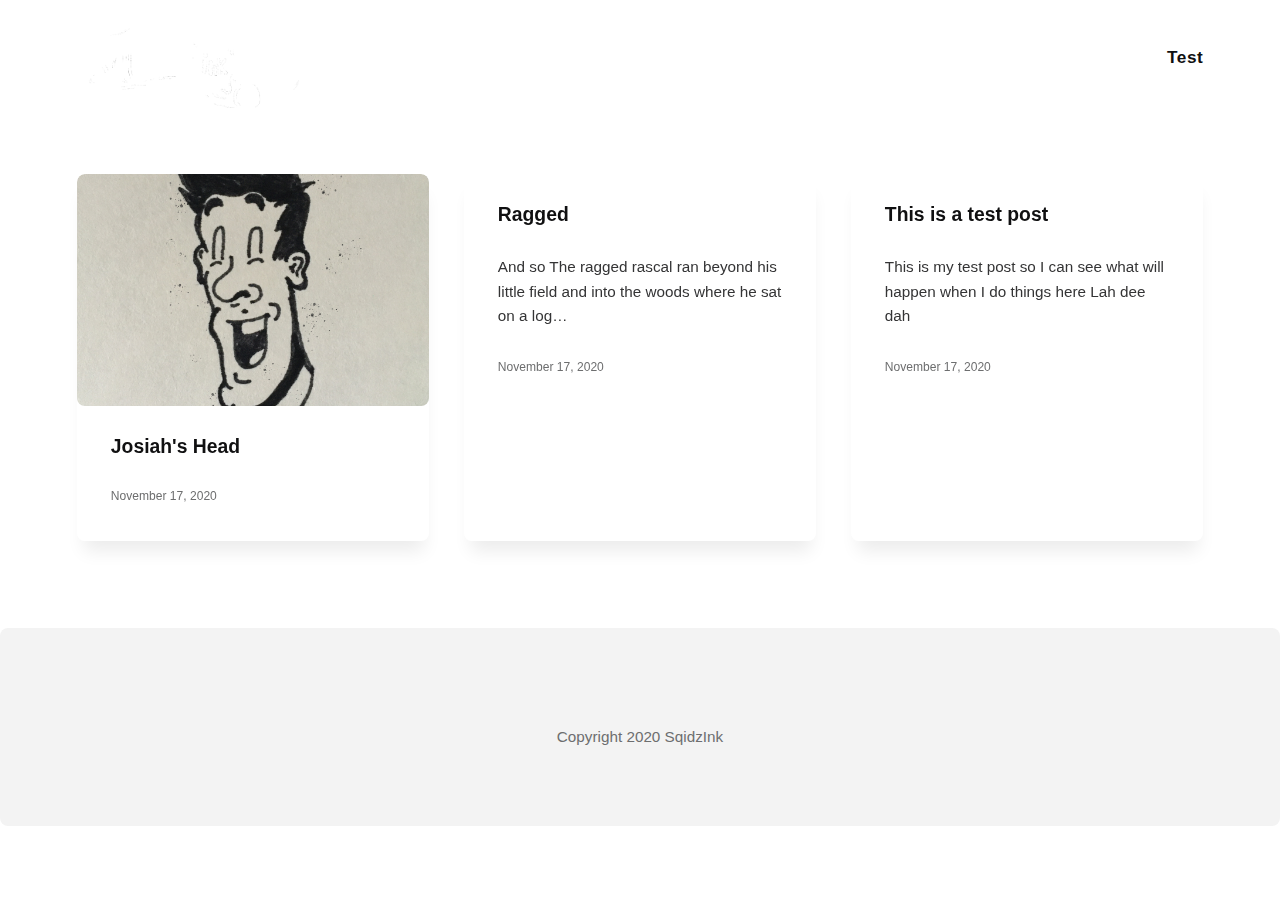
==== index.html @ e8e8cecd "Updated from Publii" ====
<!DOCTYPE html><html lang="en-us"><head><meta charset="utf-8"><meta http-equiv="X-UA-Compatible" content="IE=edge"><meta name="viewport" content="width=device-width,initial-scale=1"><title>SquidzInk</title><meta name="generator" content="Publii Open-Source CMS for Static Site"><link rel="canonical" href="https://Squidz1nk.github.io/"><link rel="alternate" type="application/atom+xml" href="https://Squidz1nk.github.io/feed.xml"><link rel="alternate" type="application/json" href="https://Squidz1nk.github.io/feed.json"><meta property="og:title" content="SquidzInk"><meta property="og:image" content="https://Squidz1nk.github.io/media/website/Artboard-1.png"><meta property="og:site_name" content="SquidzInk"><meta property="og:description" content=""><meta property="og:url" content="https://Squidz1nk.github.io/"><meta property="og:type" content="website"><style>:root{--body-font:-apple-system,BlinkMacSystemFont,"Segoe UI",Roboto,Oxygen,Ubuntu,Cantarell,"Fira Sans","Droid Sans","Helvetica Neue",Arial,sans-serif,"Apple Color Emoji","Segoe UI Emoji","Segoe UI Symbol";--heading-font:var(--body-font);--logo-font:var(--body-font);--menu-font:var(--body-font)}</style><link rel="stylesheet" href="https://Squidz1nk.github.io/assets/css/style.css?v=df0ab85df34cb296fbb16cfbd250a4d2"><script type="application/ld+json">{"@context":"http://schema.org","@type":"Organization","name":"SquidzInk","logo":"https://Squidz1nk.github.io/media/website/Artboard-1.png","url":"https://Squidz1nk.github.io/"}</script></head><body><header class="header" id="js-header"><a href="https://Squidz1nk.github.io/" class="logo"><img src="https://Squidz1nk.github.io/media/website/Artboard-1.png" alt="SquidzInk"></a><nav class="navbar js-navbar"><button class="navbar__toggle js-toggle" aria-label="Menu"><span class="navbar__toggle-box"><span class="navbar__toggle-inner">Menu</span></span></button><ul class="navbar__menu"><li><a href="https://Squidz1nk.github.io/ragged/">Test</a></li></ul></nav></header><main><div class="wrapper"><div class="l-grid l-grid--3"><article class="c-card"><a href="https://Squidz1nk.github.io/josiahs-head/" class="c-card__image"><img src="https://Squidz1nk.github.io/media/posts/3/IMG_0205-2.png" srcset="https://Squidz1nk.github.io/media/posts/3/responsive/IMG_0205-2-xs.png 300w, https://Squidz1nk.github.io/media/posts/3/responsive/IMG_0205-2-sm.png 480w, https://Squidz1nk.github.io/media/posts/3/responsive/IMG_0205-2-md.png 768w, https://Squidz1nk.github.io/media/posts/3/responsive/IMG_0205-2-lg.png 1200w" sizes="(min-width: 56.25em) 100vw, (min-width: 37.5em) 50vw, 100vw" loading="lazy" height="2466" width="2466" alt=""></a><div class="c-card__wrapper"><header class="c-card__header"><h2 class="c-card__title"><a href="https://Squidz1nk.github.io/josiahs-head/" class="invert">Josiah&#x27;s Head</a></h2></header><p class="c-card__text"></p><footer class="c-card__meta"><time datetime="2020-11-17T20:26">November 17, 2020</time></footer></div></article><article class="c-card"><div class="c-card__wrapper"><header class="c-card__header"><h2 class="c-card__title"><a href="https://Squidz1nk.github.io/ragged/" class="invert">Ragged</a></h2></header><p class="c-card__text">And so The ragged rascal ran beyond his little field and into the woods where he sat on a log&hellip;</p><footer class="c-card__meta"><time datetime="2020-11-17T19:55">November 17, 2020</time></footer></div></article><article class="c-card"><div class="c-card__wrapper"><header class="c-card__header"><h2 class="c-card__title"><a href="https://Squidz1nk.github.io/this-is-a-test-post/" class="invert">This is a test post</a></h2></header><p class="c-card__text">This is my test post so I can see what will happen when I do things here Lah dee dah</p><footer class="c-card__meta"><time datetime="2020-11-17T19:53">November 17, 2020</time></footer></div></article></div></div></main><footer class="footer"><div class="footer__copyright">Copyright 2020 SqidzInk</div></footer><script>window.publiiThemeMenuConfig = {    
      mobileMenuMode: 'overlay',
      animationSpeed: 300,
      submenuWidth: 'auto',
      doubleClickTime: 500,
      mobileMenuExpandableSubmenus: true, 
      relatedContainerForOverlayMenuSelector: '.navbar',
   };</script><script defer="defer" src="https://Squidz1nk.github.io/assets/js/scripts.min.js?v=8b3e67b51e8c7a7d51b33f4a94ae4287"></script><script>var images = document.querySelectorAll('img[loading]');

      for (var i = 0; i < images.length; i++) {
         if (images[i].complete) {
               images[i].classList.add('is-loaded');
         } else {
               images[i].addEventListener('load', function () {
                  this.classList.add('is-loaded');
               }, false);
         }
      }</script><script id="dsq-count-scr" src="https://squidz1nk.disqus.com/count.js" async></script></body></html>
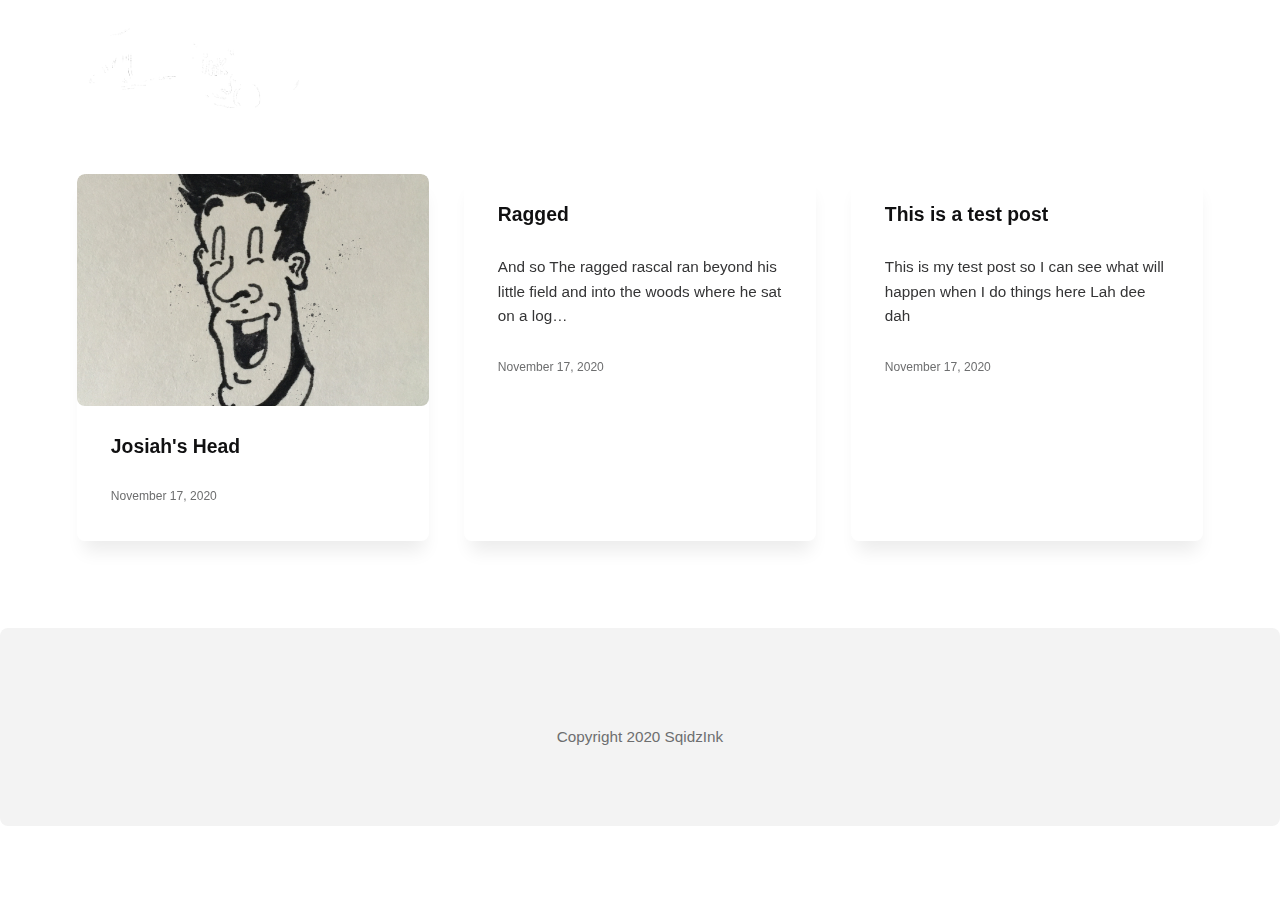
==== commit 2b0d212d: "Updated from Publii" ====
--- a/index.html
+++ b/index.html
@@ -1,4 +1,4 @@
-<!DOCTYPE html><html lang="en-us"><head><meta charset="utf-8"><meta http-equiv="X-UA-Compatible" content="IE=edge"><meta name="viewport" content="width=device-width,initial-scale=1"><title>SquidzInk</title><meta name="generator" content="Publii Open-Source CMS for Static Site"><link rel="canonical" href="https://Squidz1nk.github.io/"><link rel="alternate" type="application/atom+xml" href="https://Squidz1nk.github.io/feed.xml"><link rel="alternate" type="application/json" href="https://Squidz1nk.github.io/feed.json"><meta property="og:title" content="SquidzInk"><meta property="og:image" content="https://Squidz1nk.github.io/media/website/Artboard-1.png"><meta property="og:site_name" content="SquidzInk"><meta property="og:description" content=""><meta property="og:url" content="https://Squidz1nk.github.io/"><meta property="og:type" content="website"><style>:root{--body-font:-apple-system,BlinkMacSystemFont,"Segoe UI",Roboto,Oxygen,Ubuntu,Cantarell,"Fira Sans","Droid Sans","Helvetica Neue",Arial,sans-serif,"Apple Color Emoji","Segoe UI Emoji","Segoe UI Symbol";--heading-font:var(--body-font);--logo-font:var(--body-font);--menu-font:var(--body-font)}</style><link rel="stylesheet" href="https://Squidz1nk.github.io/assets/css/style.css?v=df0ab85df34cb296fbb16cfbd250a4d2"><script type="application/ld+json">{"@context":"http://schema.org","@type":"Organization","name":"SquidzInk","logo":"https://Squidz1nk.github.io/media/website/Artboard-1.png","url":"https://Squidz1nk.github.io/"}</script></head><body><header class="header" id="js-header"><a href="https://Squidz1nk.github.io/" class="logo"><img src="https://Squidz1nk.github.io/media/website/Artboard-1.png" alt="SquidzInk"></a><nav class="navbar js-navbar"><button class="navbar__toggle js-toggle" aria-label="Menu"><span class="navbar__toggle-box"><span class="navbar__toggle-inner">Menu</span></span></button><ul class="navbar__menu"><li><a href="https://Squidz1nk.github.io/ragged/">Test</a></li></ul></nav></header><main><div class="wrapper"><div class="l-grid l-grid--3"><article class="c-card"><a href="https://Squidz1nk.github.io/josiahs-head/" class="c-card__image"><img src="https://Squidz1nk.github.io/media/posts/3/IMG_0205-2.png" srcset="https://Squidz1nk.github.io/media/posts/3/responsive/IMG_0205-2-xs.png 300w, https://Squidz1nk.github.io/media/posts/3/responsive/IMG_0205-2-sm.png 480w, https://Squidz1nk.github.io/media/posts/3/responsive/IMG_0205-2-md.png 768w, https://Squidz1nk.github.io/media/posts/3/responsive/IMG_0205-2-lg.png 1200w" sizes="(min-width: 56.25em) 100vw, (min-width: 37.5em) 50vw, 100vw" loading="lazy" height="2466" width="2466" alt=""></a><div class="c-card__wrapper"><header class="c-card__header"><h2 class="c-card__title"><a href="https://Squidz1nk.github.io/josiahs-head/" class="invert">Josiah&#x27;s Head</a></h2></header><p class="c-card__text"></p><footer class="c-card__meta"><time datetime="2020-11-17T20:26">November 17, 2020</time></footer></div></article><article class="c-card"><div class="c-card__wrapper"><header class="c-card__header"><h2 class="c-card__title"><a href="https://Squidz1nk.github.io/ragged/" class="invert">Ragged</a></h2></header><p class="c-card__text">And so The ragged rascal ran beyond his little field and into the woods where he sat on a log&hellip;</p><footer class="c-card__meta"><time datetime="2020-11-17T19:55">November 17, 2020</time></footer></div></article><article class="c-card"><div class="c-card__wrapper"><header class="c-card__header"><h2 class="c-card__title"><a href="https://Squidz1nk.github.io/this-is-a-test-post/" class="invert">This is a test post</a></h2></header><p class="c-card__text">This is my test post so I can see what will happen when I do things here Lah dee dah</p><footer class="c-card__meta"><time datetime="2020-11-17T19:53">November 17, 2020</time></footer></div></article></div></div></main><footer class="footer"><div class="footer__copyright">Copyright 2020 SqidzInk</div></footer><script>window.publiiThemeMenuConfig = {    
+<!DOCTYPE html><html lang="en-us"><head><meta charset="utf-8"><meta http-equiv="X-UA-Compatible" content="IE=edge"><meta name="viewport" content="width=device-width,initial-scale=1"><title>SquidzInk</title><meta name="generator" content="Publii Open-Source CMS for Static Site"><link rel="canonical" href="https://Squidz1nk.github.io/"><link rel="alternate" type="application/atom+xml" href="https://Squidz1nk.github.io/feed.xml"><link rel="alternate" type="application/json" href="https://Squidz1nk.github.io/feed.json"><meta property="og:title" content="SquidzInk"><meta property="og:image" content="https://Squidz1nk.github.io/media/website/Artboard-1.png"><meta property="og:site_name" content="SquidzInk"><meta property="og:description" content=""><meta property="og:url" content="https://Squidz1nk.github.io/"><meta property="og:type" content="website"><style>:root{--body-font:-apple-system,BlinkMacSystemFont,"Segoe UI",Roboto,Oxygen,Ubuntu,Cantarell,"Fira Sans","Droid Sans","Helvetica Neue",Arial,sans-serif,"Apple Color Emoji","Segoe UI Emoji","Segoe UI Symbol";--heading-font:var(--body-font);--logo-font:var(--body-font);--menu-font:var(--body-font)}</style><link rel="stylesheet" href="https://Squidz1nk.github.io/assets/css/style.css?v=df0ab85df34cb296fbb16cfbd250a4d2"><script type="application/ld+json">{"@context":"http://schema.org","@type":"Organization","name":"SquidzInk","logo":"https://Squidz1nk.github.io/media/website/Artboard-1.png","url":"https://Squidz1nk.github.io/"}</script></head><body><header class="header" id="js-header"><a href="https://Squidz1nk.github.io/" class="logo"><img src="https://Squidz1nk.github.io/media/website/Artboard-1.png" alt="SquidzInk"></a></header><main><div class="wrapper"><div class="l-grid l-grid--3"><article class="c-card"><a href="https://Squidz1nk.github.io/josiahs-head/" class="c-card__image"><img src="https://Squidz1nk.github.io/media/posts/3/IMG_0205-2.png" srcset="https://Squidz1nk.github.io/media/posts/3/responsive/IMG_0205-2-xs.png 300w, https://Squidz1nk.github.io/media/posts/3/responsive/IMG_0205-2-sm.png 480w, https://Squidz1nk.github.io/media/posts/3/responsive/IMG_0205-2-md.png 768w, https://Squidz1nk.github.io/media/posts/3/responsive/IMG_0205-2-lg.png 1200w" sizes="(min-width: 56.25em) 100vw, (min-width: 37.5em) 50vw, 100vw" loading="lazy" height="2466" width="2466" alt=""></a><div class="c-card__wrapper"><header class="c-card__header"><h2 class="c-card__title"><a href="https://Squidz1nk.github.io/josiahs-head/" class="invert">Josiah&#x27;s Head</a></h2></header><p class="c-card__text"></p><footer class="c-card__meta"><time datetime="2020-11-17T20:26">November 17, 2020</time></footer></div></article><article class="c-card"><div class="c-card__wrapper"><header class="c-card__header"><h2 class="c-card__title"><a href="https://Squidz1nk.github.io/ragged/" class="invert">Ragged</a></h2></header><p class="c-card__text">And so The ragged rascal ran beyond his little field and into the woods where he sat on a log&hellip;</p><footer class="c-card__meta"><time datetime="2020-11-17T19:55">November 17, 2020</time></footer></div></article><article class="c-card"><div class="c-card__wrapper"><header class="c-card__header"><h2 class="c-card__title"><a href="https://Squidz1nk.github.io/this-is-a-test-post/" class="invert">This is a test post</a></h2></header><p class="c-card__text">This is my test post so I can see what will happen when I do things here Lah dee dah</p><footer class="c-card__meta"><time datetime="2020-11-17T19:53">November 17, 2020</time></footer></div></article></div></div></main><footer class="footer"><div class="footer__copyright">Copyright 2020 SqidzInk</div></footer><script>window.publiiThemeMenuConfig = {    
       mobileMenuMode: 'overlay',
       animationSpeed: 300,
       submenuWidth: 'auto',
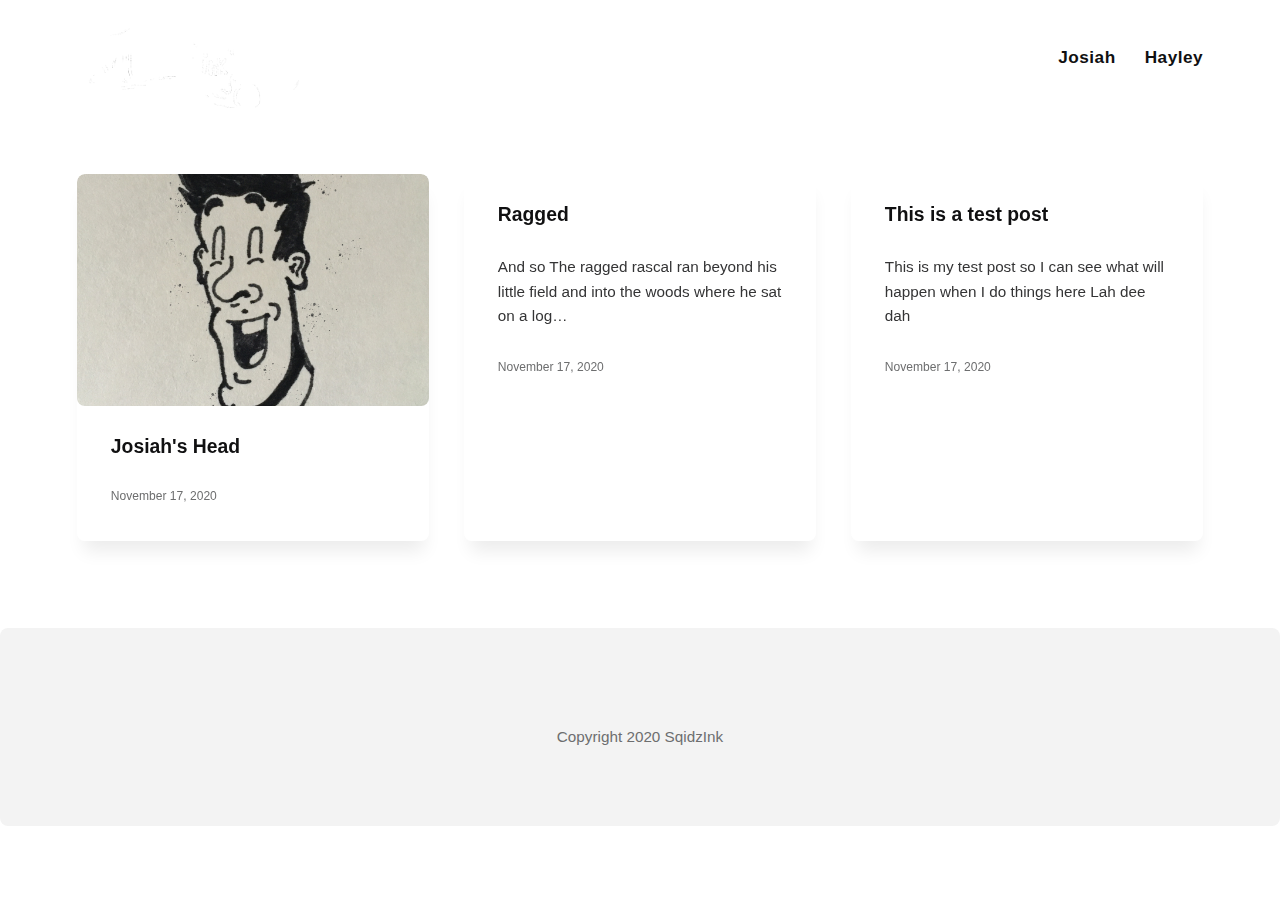
==== commit 7cbf54e6: "Updated from Publii" ====
--- a/index.html
+++ b/index.html
@@ -1,4 +1,4 @@
-<!DOCTYPE html><html lang="en-us"><head><meta charset="utf-8"><meta http-equiv="X-UA-Compatible" content="IE=edge"><meta name="viewport" content="width=device-width,initial-scale=1"><title>SquidzInk</title><meta name="generator" content="Publii Open-Source CMS for Static Site"><link rel="canonical" href="https://Squidz1nk.github.io/"><link rel="alternate" type="application/atom+xml" href="https://Squidz1nk.github.io/feed.xml"><link rel="alternate" type="application/json" href="https://Squidz1nk.github.io/feed.json"><meta property="og:title" content="SquidzInk"><meta property="og:image" content="https://Squidz1nk.github.io/media/website/Artboard-1.png"><meta property="og:site_name" content="SquidzInk"><meta property="og:description" content=""><meta property="og:url" content="https://Squidz1nk.github.io/"><meta property="og:type" content="website"><style>:root{--body-font:-apple-system,BlinkMacSystemFont,"Segoe UI",Roboto,Oxygen,Ubuntu,Cantarell,"Fira Sans","Droid Sans","Helvetica Neue",Arial,sans-serif,"Apple Color Emoji","Segoe UI Emoji","Segoe UI Symbol";--heading-font:var(--body-font);--logo-font:var(--body-font);--menu-font:var(--body-font)}</style><link rel="stylesheet" href="https://Squidz1nk.github.io/assets/css/style.css?v=df0ab85df34cb296fbb16cfbd250a4d2"><script type="application/ld+json">{"@context":"http://schema.org","@type":"Organization","name":"SquidzInk","logo":"https://Squidz1nk.github.io/media/website/Artboard-1.png","url":"https://Squidz1nk.github.io/"}</script></head><body><header class="header" id="js-header"><a href="https://Squidz1nk.github.io/" class="logo"><img src="https://Squidz1nk.github.io/media/website/Artboard-1.png" alt="SquidzInk"></a></header><main><div class="wrapper"><div class="l-grid l-grid--3"><article class="c-card"><a href="https://Squidz1nk.github.io/josiahs-head/" class="c-card__image"><img src="https://Squidz1nk.github.io/media/posts/3/IMG_0205-2.png" srcset="https://Squidz1nk.github.io/media/posts/3/responsive/IMG_0205-2-xs.png 300w, https://Squidz1nk.github.io/media/posts/3/responsive/IMG_0205-2-sm.png 480w, https://Squidz1nk.github.io/media/posts/3/responsive/IMG_0205-2-md.png 768w, https://Squidz1nk.github.io/media/posts/3/responsive/IMG_0205-2-lg.png 1200w" sizes="(min-width: 56.25em) 100vw, (min-width: 37.5em) 50vw, 100vw" loading="lazy" height="2466" width="2466" alt=""></a><div class="c-card__wrapper"><header class="c-card__header"><h2 class="c-card__title"><a href="https://Squidz1nk.github.io/josiahs-head/" class="invert">Josiah&#x27;s Head</a></h2></header><p class="c-card__text"></p><footer class="c-card__meta"><time datetime="2020-11-17T20:26">November 17, 2020</time></footer></div></article><article class="c-card"><div class="c-card__wrapper"><header class="c-card__header"><h2 class="c-card__title"><a href="https://Squidz1nk.github.io/ragged/" class="invert">Ragged</a></h2></header><p class="c-card__text">And so The ragged rascal ran beyond his little field and into the woods where he sat on a log&hellip;</p><footer class="c-card__meta"><time datetime="2020-11-17T19:55">November 17, 2020</time></footer></div></article><article class="c-card"><div class="c-card__wrapper"><header class="c-card__header"><h2 class="c-card__title"><a href="https://Squidz1nk.github.io/this-is-a-test-post/" class="invert">This is a test post</a></h2></header><p class="c-card__text">This is my test post so I can see what will happen when I do things here Lah dee dah</p><footer class="c-card__meta"><time datetime="2020-11-17T19:53">November 17, 2020</time></footer></div></article></div></div></main><footer class="footer"><div class="footer__copyright">Copyright 2020 SqidzInk</div></footer><script>window.publiiThemeMenuConfig = {    
+<!DOCTYPE html><html lang="en-us"><head><meta charset="utf-8"><meta http-equiv="X-UA-Compatible" content="IE=edge"><meta name="viewport" content="width=device-width,initial-scale=1"><title>SquidzInk</title><meta name="generator" content="Publii Open-Source CMS for Static Site"><link rel="canonical" href="https://Squidz1nk.github.io/"><link rel="alternate" type="application/atom+xml" href="https://Squidz1nk.github.io/feed.xml"><link rel="alternate" type="application/json" href="https://Squidz1nk.github.io/feed.json"><meta property="og:title" content="SquidzInk"><meta property="og:image" content="https://Squidz1nk.github.io/media/website/Artboard-1.png"><meta property="og:site_name" content="SquidzInk"><meta property="og:description" content=""><meta property="og:url" content="https://Squidz1nk.github.io/"><meta property="og:type" content="website"><style>:root{--body-font:-apple-system,BlinkMacSystemFont,"Segoe UI",Roboto,Oxygen,Ubuntu,Cantarell,"Fira Sans","Droid Sans","Helvetica Neue",Arial,sans-serif,"Apple Color Emoji","Segoe UI Emoji","Segoe UI Symbol";--heading-font:var(--body-font);--logo-font:var(--body-font);--menu-font:var(--body-font)}</style><link rel="stylesheet" href="https://Squidz1nk.github.io/assets/css/style.css?v=df0ab85df34cb296fbb16cfbd250a4d2"><script type="application/ld+json">{"@context":"http://schema.org","@type":"Organization","name":"SquidzInk","logo":"https://Squidz1nk.github.io/media/website/Artboard-1.png","url":"https://Squidz1nk.github.io/"}</script></head><body><header class="header" id="js-header"><a href="https://Squidz1nk.github.io/" class="logo"><img src="https://Squidz1nk.github.io/media/website/Artboard-1.png" alt="SquidzInk"></a><nav class="navbar js-navbar"><button class="navbar__toggle js-toggle" aria-label="Menu"><span class="navbar__toggle-box"><span class="navbar__toggle-inner">Menu</span></span></button><ul class="navbar__menu"><li><a href="https://Squidz1nk.github.io/authors/josiah-mccracken/" target="_self">Josiah</a></li><li><a href="https://Squidz1nk.github.io/authors/hayley-cook/" target="_self">Hayley</a></li></ul></nav></header><main><div class="wrapper"><div class="l-grid l-grid--3"><article class="c-card"><a href="https://Squidz1nk.github.io/josiahs-head/" class="c-card__image"><img src="https://Squidz1nk.github.io/media/posts/3/IMG_0205-2.png" srcset="https://Squidz1nk.github.io/media/posts/3/responsive/IMG_0205-2-xs.png 300w, https://Squidz1nk.github.io/media/posts/3/responsive/IMG_0205-2-sm.png 480w, https://Squidz1nk.github.io/media/posts/3/responsive/IMG_0205-2-md.png 768w, https://Squidz1nk.github.io/media/posts/3/responsive/IMG_0205-2-lg.png 1200w" sizes="(min-width: 56.25em) 100vw, (min-width: 37.5em) 50vw, 100vw" loading="lazy" height="2466" width="2466" alt=""></a><div class="c-card__wrapper"><header class="c-card__header"><h2 class="c-card__title"><a href="https://Squidz1nk.github.io/josiahs-head/" class="invert">Josiah&#x27;s Head</a></h2></header><p class="c-card__text"></p><footer class="c-card__meta"><time datetime="2020-11-17T20:26">November 17, 2020</time></footer></div></article><article class="c-card"><div class="c-card__wrapper"><header class="c-card__header"><h2 class="c-card__title"><a href="https://Squidz1nk.github.io/ragged/" class="invert">Ragged</a></h2></header><p class="c-card__text">And so The ragged rascal ran beyond his little field and into the woods where he sat on a log&hellip;</p><footer class="c-card__meta"><time datetime="2020-11-17T19:55">November 17, 2020</time></footer></div></article><article class="c-card"><div class="c-card__wrapper"><header class="c-card__header"><h2 class="c-card__title"><a href="https://Squidz1nk.github.io/this-is-a-test-post/" class="invert">This is a test post</a></h2></header><p class="c-card__text">This is my test post so I can see what will happen when I do things here Lah dee dah</p><footer class="c-card__meta"><time datetime="2020-11-17T19:53">November 17, 2020</time></footer></div></article></div></div></main><footer class="footer"><div class="footer__copyright">Copyright 2020 SqidzInk</div></footer><script>window.publiiThemeMenuConfig = {    
       mobileMenuMode: 'overlay',
       animationSpeed: 300,
       submenuWidth: 'auto',
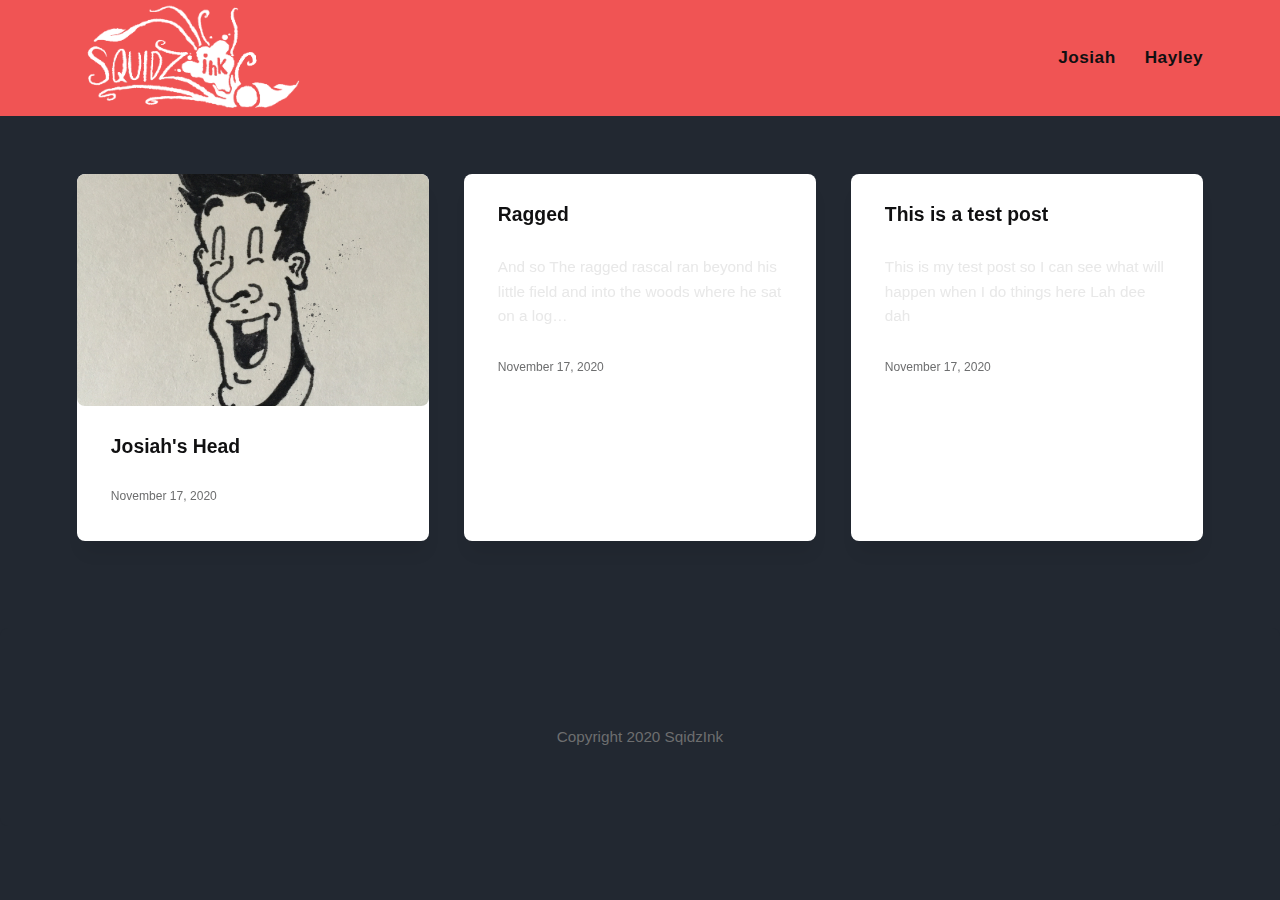
==== commit 605b9425: "Updated from Publii" ====
--- a/index.html
+++ b/index.html
@@ -1,4 +1,4 @@
-<!DOCTYPE html><html lang="en-us"><head><meta charset="utf-8"><meta http-equiv="X-UA-Compatible" content="IE=edge"><meta name="viewport" content="width=device-width,initial-scale=1"><title>SquidzInk</title><meta name="generator" content="Publii Open-Source CMS for Static Site"><link rel="canonical" href="https://Squidz1nk.github.io/"><link rel="alternate" type="application/atom+xml" href="https://Squidz1nk.github.io/feed.xml"><link rel="alternate" type="application/json" href="https://Squidz1nk.github.io/feed.json"><meta property="og:title" content="SquidzInk"><meta property="og:image" content="https://Squidz1nk.github.io/media/website/Artboard-1.png"><meta property="og:site_name" content="SquidzInk"><meta property="og:description" content=""><meta property="og:url" content="https://Squidz1nk.github.io/"><meta property="og:type" content="website"><style>:root{--body-font:-apple-system,BlinkMacSystemFont,"Segoe UI",Roboto,Oxygen,Ubuntu,Cantarell,"Fira Sans","Droid Sans","Helvetica Neue",Arial,sans-serif,"Apple Color Emoji","Segoe UI Emoji","Segoe UI Symbol";--heading-font:var(--body-font);--logo-font:var(--body-font);--menu-font:var(--body-font)}</style><link rel="stylesheet" href="https://Squidz1nk.github.io/assets/css/style.css?v=df0ab85df34cb296fbb16cfbd250a4d2"><script type="application/ld+json">{"@context":"http://schema.org","@type":"Organization","name":"SquidzInk","logo":"https://Squidz1nk.github.io/media/website/Artboard-1.png","url":"https://Squidz1nk.github.io/"}</script></head><body><header class="header" id="js-header"><a href="https://Squidz1nk.github.io/" class="logo"><img src="https://Squidz1nk.github.io/media/website/Artboard-1.png" alt="SquidzInk"></a><nav class="navbar js-navbar"><button class="navbar__toggle js-toggle" aria-label="Menu"><span class="navbar__toggle-box"><span class="navbar__toggle-inner">Menu</span></span></button><ul class="navbar__menu"><li><a href="https://Squidz1nk.github.io/authors/josiah-mccracken/" target="_self">Josiah</a></li><li><a href="https://Squidz1nk.github.io/authors/hayley-cook/" target="_self">Hayley</a></li></ul></nav></header><main><div class="wrapper"><div class="l-grid l-grid--3"><article class="c-card"><a href="https://Squidz1nk.github.io/josiahs-head/" class="c-card__image"><img src="https://Squidz1nk.github.io/media/posts/3/IMG_0205-2.png" srcset="https://Squidz1nk.github.io/media/posts/3/responsive/IMG_0205-2-xs.png 300w, https://Squidz1nk.github.io/media/posts/3/responsive/IMG_0205-2-sm.png 480w, https://Squidz1nk.github.io/media/posts/3/responsive/IMG_0205-2-md.png 768w, https://Squidz1nk.github.io/media/posts/3/responsive/IMG_0205-2-lg.png 1200w" sizes="(min-width: 56.25em) 100vw, (min-width: 37.5em) 50vw, 100vw" loading="lazy" height="2466" width="2466" alt=""></a><div class="c-card__wrapper"><header class="c-card__header"><h2 class="c-card__title"><a href="https://Squidz1nk.github.io/josiahs-head/" class="invert">Josiah&#x27;s Head</a></h2></header><p class="c-card__text"></p><footer class="c-card__meta"><time datetime="2020-11-17T20:26">November 17, 2020</time></footer></div></article><article class="c-card"><div class="c-card__wrapper"><header class="c-card__header"><h2 class="c-card__title"><a href="https://Squidz1nk.github.io/ragged/" class="invert">Ragged</a></h2></header><p class="c-card__text">And so The ragged rascal ran beyond his little field and into the woods where he sat on a log&hellip;</p><footer class="c-card__meta"><time datetime="2020-11-17T19:55">November 17, 2020</time></footer></div></article><article class="c-card"><div class="c-card__wrapper"><header class="c-card__header"><h2 class="c-card__title"><a href="https://Squidz1nk.github.io/this-is-a-test-post/" class="invert">This is a test post</a></h2></header><p class="c-card__text">This is my test post so I can see what will happen when I do things here Lah dee dah</p><footer class="c-card__meta"><time datetime="2020-11-17T19:53">November 17, 2020</time></footer></div></article></div></div></main><footer class="footer"><div class="footer__copyright">Copyright 2020 SqidzInk</div></footer><script>window.publiiThemeMenuConfig = {    
+<!DOCTYPE html><html lang="en-us"><head><meta charset="utf-8"><meta http-equiv="X-UA-Compatible" content="IE=edge"><meta name="viewport" content="width=device-width,initial-scale=1"><title>SquidzInk</title><meta name="generator" content="Publii Open-Source CMS for Static Site"><link rel="canonical" href="https://Squidz1nk.github.io/"><link rel="alternate" type="application/atom+xml" href="https://Squidz1nk.github.io/feed.xml"><link rel="alternate" type="application/json" href="https://Squidz1nk.github.io/feed.json"><meta property="og:title" content="SquidzInk"><meta property="og:image" content="https://Squidz1nk.github.io/media/website/Artboard-1.png"><meta property="og:site_name" content="SquidzInk"><meta property="og:description" content=""><meta property="og:url" content="https://Squidz1nk.github.io/"><meta property="og:type" content="website"><style>:root{--body-font:-apple-system,BlinkMacSystemFont,"Segoe UI",Roboto,Oxygen,Ubuntu,Cantarell,"Fira Sans","Droid Sans","Helvetica Neue",Arial,sans-serif,"Apple Color Emoji","Segoe UI Emoji","Segoe UI Symbol";--heading-font:var(--body-font);--logo-font:var(--body-font);--menu-font:var(--body-font)}</style><link rel="stylesheet" href="https://Squidz1nk.github.io/assets/css/style.css?v=c9d65cc8b8a2e53092dae55182fcec1b"><script type="application/ld+json">{"@context":"http://schema.org","@type":"Organization","name":"SquidzInk","logo":"https://Squidz1nk.github.io/media/website/Artboard-1.png","url":"https://Squidz1nk.github.io/"}</script></head><body><header class="header" id="js-header"><a href="https://Squidz1nk.github.io/" class="logo"><img src="https://Squidz1nk.github.io/media/website/Artboard-1.png" alt="SquidzInk"></a><nav class="navbar js-navbar"><button class="navbar__toggle js-toggle" aria-label="Menu"><span class="navbar__toggle-box"><span class="navbar__toggle-inner">Menu</span></span></button><ul class="navbar__menu"><li><a href="https://Squidz1nk.github.io/authors/josiah-mccracken/" target="_self">Josiah</a></li><li><a href="https://Squidz1nk.github.io/authors/hayley-cook/" target="_self">Hayley</a></li></ul></nav></header><main><div class="wrapper"><div class="l-grid l-grid--3"><article class="c-card"><a href="https://Squidz1nk.github.io/josiahs-head/" class="c-card__image"><img src="https://Squidz1nk.github.io/media/posts/3/IMG_0205-2.png" srcset="https://Squidz1nk.github.io/media/posts/3/responsive/IMG_0205-2-xs.png 300w, https://Squidz1nk.github.io/media/posts/3/responsive/IMG_0205-2-sm.png 480w, https://Squidz1nk.github.io/media/posts/3/responsive/IMG_0205-2-md.png 768w, https://Squidz1nk.github.io/media/posts/3/responsive/IMG_0205-2-lg.png 1200w" sizes="(min-width: 56.25em) 100vw, (min-width: 37.5em) 50vw, 100vw" loading="lazy" height="2466" width="2466" alt=""></a><div class="c-card__wrapper"><header class="c-card__header"><h2 class="c-card__title"><a href="https://Squidz1nk.github.io/josiahs-head/" class="invert">Josiah&#x27;s Head</a></h2></header><p class="c-card__text"></p><footer class="c-card__meta"><time datetime="2020-11-17T20:26">November 17, 2020</time></footer></div></article><article class="c-card"><div class="c-card__wrapper"><header class="c-card__header"><h2 class="c-card__title"><a href="https://Squidz1nk.github.io/ragged/" class="invert">Ragged</a></h2></header><p class="c-card__text">And so The ragged rascal ran beyond his little field and into the woods where he sat on a log&hellip;</p><footer class="c-card__meta"><time datetime="2020-11-17T19:55">November 17, 2020</time></footer></div></article><article class="c-card"><div class="c-card__wrapper"><header class="c-card__header"><h2 class="c-card__title"><a href="https://Squidz1nk.github.io/this-is-a-test-post/" class="invert">This is a test post</a></h2></header><p class="c-card__text">This is my test post so I can see what will happen when I do things here Lah dee dah</p><footer class="c-card__meta"><time datetime="2020-11-17T19:53">November 17, 2020</time></footer></div></article></div></div></main><footer class="footer"><div class="footer__copyright">Copyright 2020 SqidzInk</div></footer><script>window.publiiThemeMenuConfig = {    
       mobileMenuMode: 'overlay',
       animationSpeed: 300,
       submenuWidth: 'auto',
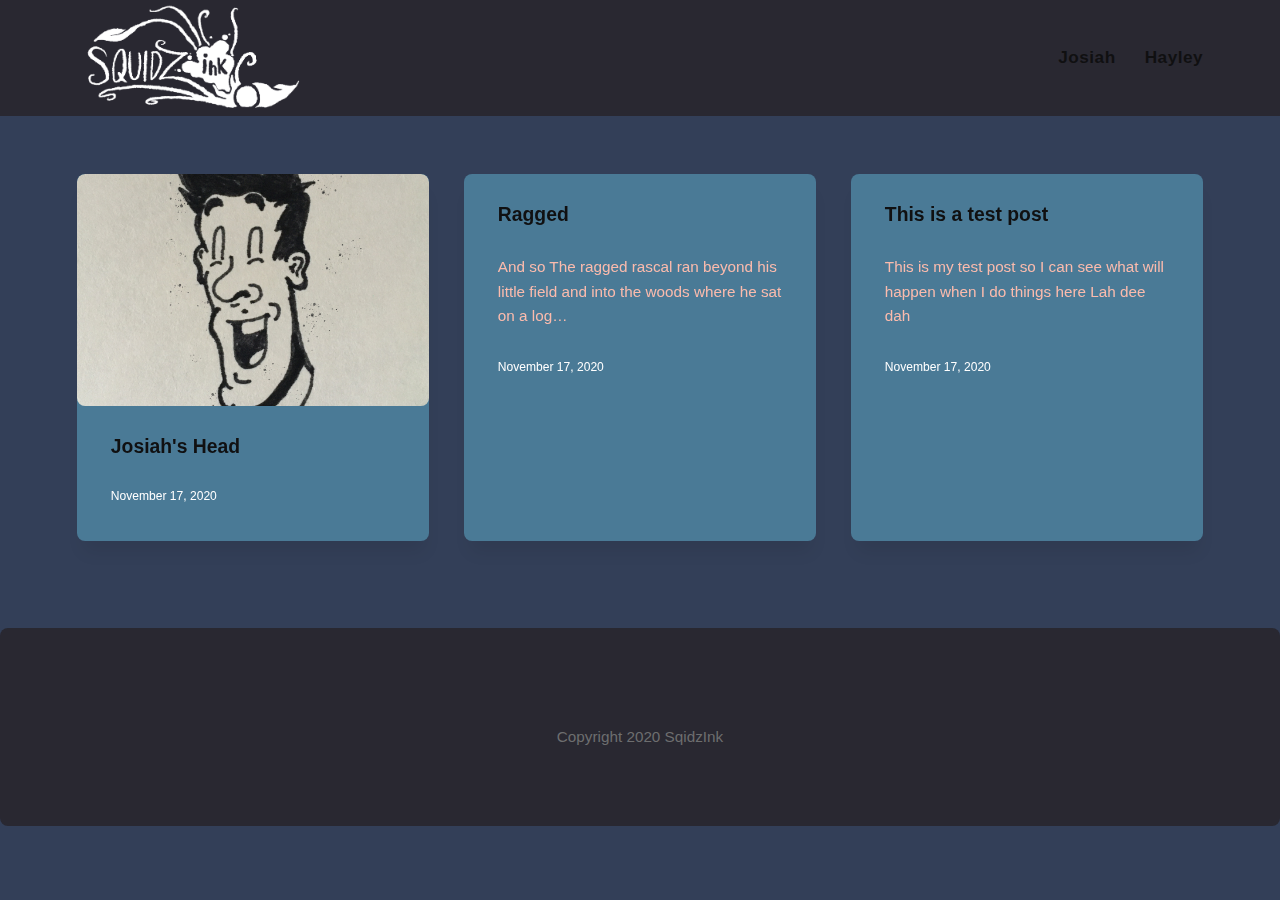
==== commit 31ba1ae9: "Updated from Publii" ====
--- a/index.html
+++ b/index.html
@@ -1,4 +1,4 @@
-<!DOCTYPE html><html lang="en-us"><head><meta charset="utf-8"><meta http-equiv="X-UA-Compatible" content="IE=edge"><meta name="viewport" content="width=device-width,initial-scale=1"><title>SquidzInk</title><meta name="generator" content="Publii Open-Source CMS for Static Site"><link rel="canonical" href="https://Squidz1nk.github.io/"><link rel="alternate" type="application/atom+xml" href="https://Squidz1nk.github.io/feed.xml"><link rel="alternate" type="application/json" href="https://Squidz1nk.github.io/feed.json"><meta property="og:title" content="SquidzInk"><meta property="og:image" content="https://Squidz1nk.github.io/media/website/Artboard-1.png"><meta property="og:site_name" content="SquidzInk"><meta property="og:description" content=""><meta property="og:url" content="https://Squidz1nk.github.io/"><meta property="og:type" content="website"><style>:root{--body-font:-apple-system,BlinkMacSystemFont,"Segoe UI",Roboto,Oxygen,Ubuntu,Cantarell,"Fira Sans","Droid Sans","Helvetica Neue",Arial,sans-serif,"Apple Color Emoji","Segoe UI Emoji","Segoe UI Symbol";--heading-font:var(--body-font);--logo-font:var(--body-font);--menu-font:var(--body-font)}</style><link rel="stylesheet" href="https://Squidz1nk.github.io/assets/css/style.css?v=c9d65cc8b8a2e53092dae55182fcec1b"><script type="application/ld+json">{"@context":"http://schema.org","@type":"Organization","name":"SquidzInk","logo":"https://Squidz1nk.github.io/media/website/Artboard-1.png","url":"https://Squidz1nk.github.io/"}</script></head><body><header class="header" id="js-header"><a href="https://Squidz1nk.github.io/" class="logo"><img src="https://Squidz1nk.github.io/media/website/Artboard-1.png" alt="SquidzInk"></a><nav class="navbar js-navbar"><button class="navbar__toggle js-toggle" aria-label="Menu"><span class="navbar__toggle-box"><span class="navbar__toggle-inner">Menu</span></span></button><ul class="navbar__menu"><li><a href="https://Squidz1nk.github.io/authors/josiah-mccracken/" target="_self">Josiah</a></li><li><a href="https://Squidz1nk.github.io/authors/hayley-cook/" target="_self">Hayley</a></li></ul></nav></header><main><div class="wrapper"><div class="l-grid l-grid--3"><article class="c-card"><a href="https://Squidz1nk.github.io/josiahs-head/" class="c-card__image"><img src="https://Squidz1nk.github.io/media/posts/3/IMG_0205-2.png" srcset="https://Squidz1nk.github.io/media/posts/3/responsive/IMG_0205-2-xs.png 300w, https://Squidz1nk.github.io/media/posts/3/responsive/IMG_0205-2-sm.png 480w, https://Squidz1nk.github.io/media/posts/3/responsive/IMG_0205-2-md.png 768w, https://Squidz1nk.github.io/media/posts/3/responsive/IMG_0205-2-lg.png 1200w" sizes="(min-width: 56.25em) 100vw, (min-width: 37.5em) 50vw, 100vw" loading="lazy" height="2466" width="2466" alt=""></a><div class="c-card__wrapper"><header class="c-card__header"><h2 class="c-card__title"><a href="https://Squidz1nk.github.io/josiahs-head/" class="invert">Josiah&#x27;s Head</a></h2></header><p class="c-card__text"></p><footer class="c-card__meta"><time datetime="2020-11-17T20:26">November 17, 2020</time></footer></div></article><article class="c-card"><div class="c-card__wrapper"><header class="c-card__header"><h2 class="c-card__title"><a href="https://Squidz1nk.github.io/ragged/" class="invert">Ragged</a></h2></header><p class="c-card__text">And so The ragged rascal ran beyond his little field and into the woods where he sat on a log&hellip;</p><footer class="c-card__meta"><time datetime="2020-11-17T19:55">November 17, 2020</time></footer></div></article><article class="c-card"><div class="c-card__wrapper"><header class="c-card__header"><h2 class="c-card__title"><a href="https://Squidz1nk.github.io/this-is-a-test-post/" class="invert">This is a test post</a></h2></header><p class="c-card__text">This is my test post so I can see what will happen when I do things here Lah dee dah</p><footer class="c-card__meta"><time datetime="2020-11-17T19:53">November 17, 2020</time></footer></div></article></div></div></main><footer class="footer"><div class="footer__copyright">Copyright 2020 SqidzInk</div></footer><script>window.publiiThemeMenuConfig = {    
+<!DOCTYPE html><html lang="en-us"><head><meta charset="utf-8"><meta http-equiv="X-UA-Compatible" content="IE=edge"><meta name="viewport" content="width=device-width,initial-scale=1"><title>SquidzInk</title><meta name="generator" content="Publii Open-Source CMS for Static Site"><link rel="canonical" href="https://Squidz1nk.github.io/"><link rel="alternate" type="application/atom+xml" href="https://Squidz1nk.github.io/feed.xml"><link rel="alternate" type="application/json" href="https://Squidz1nk.github.io/feed.json"><meta property="og:title" content="SquidzInk"><meta property="og:image" content="https://Squidz1nk.github.io/media/website/Artboard-1.png"><meta property="og:site_name" content="SquidzInk"><meta property="og:description" content=""><meta property="og:url" content="https://Squidz1nk.github.io/"><meta property="og:type" content="website"><style>:root{--body-font:-apple-system,BlinkMacSystemFont,"Segoe UI",Roboto,Oxygen,Ubuntu,Cantarell,"Fira Sans","Droid Sans","Helvetica Neue",Arial,sans-serif,"Apple Color Emoji","Segoe UI Emoji","Segoe UI Symbol";--heading-font:var(--body-font);--logo-font:var(--body-font);--menu-font:var(--body-font)}</style><link rel="stylesheet" href="https://Squidz1nk.github.io/assets/css/style.css?v=7e1dbc6539c62b6e6f89dedaf8471794"><script type="application/ld+json">{"@context":"http://schema.org","@type":"Organization","name":"SquidzInk","logo":"https://Squidz1nk.github.io/media/website/Artboard-1.png","url":"https://Squidz1nk.github.io/"}</script></head><body><header class="header" id="js-header"><a href="https://Squidz1nk.github.io/" class="logo"><img src="https://Squidz1nk.github.io/media/website/Artboard-1.png" alt="SquidzInk"></a><nav class="navbar js-navbar"><button class="navbar__toggle js-toggle" aria-label="Menu"><span class="navbar__toggle-box"><span class="navbar__toggle-inner">Menu</span></span></button><ul class="navbar__menu"><li><a href="https://Squidz1nk.github.io/authors/josiah-mccracken/" target="_self">Josiah</a></li><li><a href="https://Squidz1nk.github.io/authors/hayley-cook/" target="_self">Hayley</a></li></ul></nav></header><main><div class="wrapper"><div class="l-grid l-grid--3"><article class="c-card"><a href="https://Squidz1nk.github.io/josiahs-head/" class="c-card__image"><img src="https://Squidz1nk.github.io/media/posts/3/IMG_0205-2.png" srcset="https://Squidz1nk.github.io/media/posts/3/responsive/IMG_0205-2-xs.png 300w, https://Squidz1nk.github.io/media/posts/3/responsive/IMG_0205-2-sm.png 480w, https://Squidz1nk.github.io/media/posts/3/responsive/IMG_0205-2-md.png 768w, https://Squidz1nk.github.io/media/posts/3/responsive/IMG_0205-2-lg.png 1200w" sizes="(min-width: 56.25em) 100vw, (min-width: 37.5em) 50vw, 100vw" loading="lazy" height="2466" width="2466" alt=""></a><div class="c-card__wrapper"><header class="c-card__header"><h2 class="c-card__title"><a href="https://Squidz1nk.github.io/josiahs-head/" class="invert">Josiah&#x27;s Head</a></h2></header><p class="c-card__text"></p><footer class="c-card__meta"><time datetime="2020-11-17T20:26">November 17, 2020</time></footer></div></article><article class="c-card"><div class="c-card__wrapper"><header class="c-card__header"><h2 class="c-card__title"><a href="https://Squidz1nk.github.io/ragged/" class="invert">Ragged</a></h2></header><p class="c-card__text">And so The ragged rascal ran beyond his little field and into the woods where he sat on a log&hellip;</p><footer class="c-card__meta"><time datetime="2020-11-17T19:55">November 17, 2020</time></footer></div></article><article class="c-card"><div class="c-card__wrapper"><header class="c-card__header"><h2 class="c-card__title"><a href="https://Squidz1nk.github.io/this-is-a-test-post/" class="invert">This is a test post</a></h2></header><p class="c-card__text">This is my test post so I can see what will happen when I do things here Lah dee dah</p><footer class="c-card__meta"><time datetime="2020-11-17T19:53">November 17, 2020</time></footer></div></article></div></div></main><footer class="footer"><div class="footer__copyright">Copyright 2020 SqidzInk</div></footer><script>window.publiiThemeMenuConfig = {    
       mobileMenuMode: 'overlay',
       animationSpeed: 300,
       submenuWidth: 'auto',
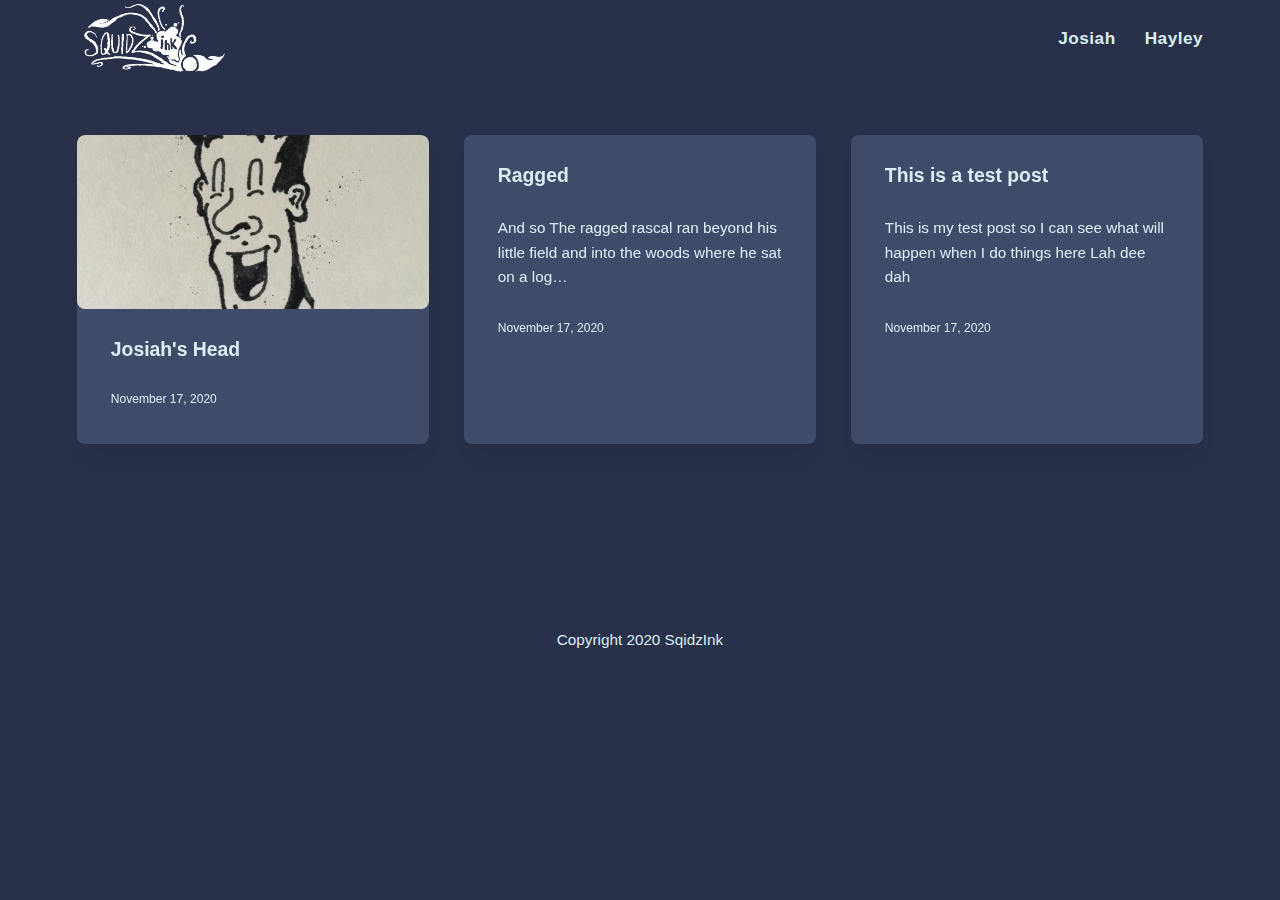
==== commit 9e5e64a3: "Updated from Publii" ====
--- a/index.html
+++ b/index.html
@@ -1,4 +1,4 @@
-<!DOCTYPE html><html lang="en-us"><head><meta charset="utf-8"><meta http-equiv="X-UA-Compatible" content="IE=edge"><meta name="viewport" content="width=device-width,initial-scale=1"><title>SquidzInk</title><meta name="generator" content="Publii Open-Source CMS for Static Site"><link rel="canonical" href="https://Squidz1nk.github.io/"><link rel="alternate" type="application/atom+xml" href="https://Squidz1nk.github.io/feed.xml"><link rel="alternate" type="application/json" href="https://Squidz1nk.github.io/feed.json"><meta property="og:title" content="SquidzInk"><meta property="og:image" content="https://Squidz1nk.github.io/media/website/Artboard-1.png"><meta property="og:site_name" content="SquidzInk"><meta property="og:description" content=""><meta property="og:url" content="https://Squidz1nk.github.io/"><meta property="og:type" content="website"><style>:root{--body-font:-apple-system,BlinkMacSystemFont,"Segoe UI",Roboto,Oxygen,Ubuntu,Cantarell,"Fira Sans","Droid Sans","Helvetica Neue",Arial,sans-serif,"Apple Color Emoji","Segoe UI Emoji","Segoe UI Symbol";--heading-font:var(--body-font);--logo-font:var(--body-font);--menu-font:var(--body-font)}</style><link rel="stylesheet" href="https://Squidz1nk.github.io/assets/css/style.css?v=7e1dbc6539c62b6e6f89dedaf8471794"><script type="application/ld+json">{"@context":"http://schema.org","@type":"Organization","name":"SquidzInk","logo":"https://Squidz1nk.github.io/media/website/Artboard-1.png","url":"https://Squidz1nk.github.io/"}</script></head><body><header class="header" id="js-header"><a href="https://Squidz1nk.github.io/" class="logo"><img src="https://Squidz1nk.github.io/media/website/Artboard-1.png" alt="SquidzInk"></a><nav class="navbar js-navbar"><button class="navbar__toggle js-toggle" aria-label="Menu"><span class="navbar__toggle-box"><span class="navbar__toggle-inner">Menu</span></span></button><ul class="navbar__menu"><li><a href="https://Squidz1nk.github.io/authors/josiah-mccracken/" target="_self">Josiah</a></li><li><a href="https://Squidz1nk.github.io/authors/hayley-cook/" target="_self">Hayley</a></li></ul></nav></header><main><div class="wrapper"><div class="l-grid l-grid--3"><article class="c-card"><a href="https://Squidz1nk.github.io/josiahs-head/" class="c-card__image"><img src="https://Squidz1nk.github.io/media/posts/3/IMG_0205-2.png" srcset="https://Squidz1nk.github.io/media/posts/3/responsive/IMG_0205-2-xs.png 300w, https://Squidz1nk.github.io/media/posts/3/responsive/IMG_0205-2-sm.png 480w, https://Squidz1nk.github.io/media/posts/3/responsive/IMG_0205-2-md.png 768w, https://Squidz1nk.github.io/media/posts/3/responsive/IMG_0205-2-lg.png 1200w" sizes="(min-width: 56.25em) 100vw, (min-width: 37.5em) 50vw, 100vw" loading="lazy" height="2466" width="2466" alt=""></a><div class="c-card__wrapper"><header class="c-card__header"><h2 class="c-card__title"><a href="https://Squidz1nk.github.io/josiahs-head/" class="invert">Josiah&#x27;s Head</a></h2></header><p class="c-card__text"></p><footer class="c-card__meta"><time datetime="2020-11-17T20:26">November 17, 2020</time></footer></div></article><article class="c-card"><div class="c-card__wrapper"><header class="c-card__header"><h2 class="c-card__title"><a href="https://Squidz1nk.github.io/ragged/" class="invert">Ragged</a></h2></header><p class="c-card__text">And so The ragged rascal ran beyond his little field and into the woods where he sat on a log&hellip;</p><footer class="c-card__meta"><time datetime="2020-11-17T19:55">November 17, 2020</time></footer></div></article><article class="c-card"><div class="c-card__wrapper"><header class="c-card__header"><h2 class="c-card__title"><a href="https://Squidz1nk.github.io/this-is-a-test-post/" class="invert">This is a test post</a></h2></header><p class="c-card__text">This is my test post so I can see what will happen when I do things here Lah dee dah</p><footer class="c-card__meta"><time datetime="2020-11-17T19:53">November 17, 2020</time></footer></div></article></div></div></main><footer class="footer"><div class="footer__copyright">Copyright 2020 SqidzInk</div></footer><script>window.publiiThemeMenuConfig = {    
+<!DOCTYPE html><html lang="en-us"><head><meta charset="utf-8"><meta http-equiv="X-UA-Compatible" content="IE=edge"><meta name="viewport" content="width=device-width,initial-scale=1"><title>SquidzInk</title><meta name="generator" content="Publii Open-Source CMS for Static Site"><link rel="canonical" href="https://Squidz1nk.github.io/"><link rel="alternate" type="application/atom+xml" href="https://Squidz1nk.github.io/feed.xml"><link rel="alternate" type="application/json" href="https://Squidz1nk.github.io/feed.json"><meta property="og:title" content="SquidzInk"><meta property="og:image" content="https://Squidz1nk.github.io/media/website/Artboard-1.png"><meta property="og:site_name" content="SquidzInk"><meta property="og:description" content=""><meta property="og:url" content="https://Squidz1nk.github.io/"><meta property="og:type" content="website"><style>:root{--body-font:-apple-system,BlinkMacSystemFont,"Segoe UI",Roboto,Oxygen,Ubuntu,Cantarell,"Fira Sans","Droid Sans","Helvetica Neue",Arial,sans-serif,"Apple Color Emoji","Segoe UI Emoji","Segoe UI Symbol";--heading-font:var(--body-font);--logo-font:var(--body-font);--menu-font:var(--body-font)}</style><link rel="stylesheet" href="https://Squidz1nk.github.io/assets/css/style.css?v=13a606c8e7a25c21b162cbc52c8f5aff"><script type="application/ld+json">{"@context":"http://schema.org","@type":"Organization","name":"SquidzInk","logo":"https://Squidz1nk.github.io/media/website/Artboard-1.png","url":"https://Squidz1nk.github.io/"}</script></head><body><header class="header" id="js-header"><a href="https://Squidz1nk.github.io/" class="logo"><img src="https://Squidz1nk.github.io/media/website/Artboard-1.png" alt="SquidzInk"></a><nav class="navbar js-navbar"><button class="navbar__toggle js-toggle" aria-label="Menu"><span class="navbar__toggle-box"><span class="navbar__toggle-inner">Menu</span></span></button><ul class="navbar__menu"><li><a href="https://Squidz1nk.github.io/authors/josiah-mccracken/" target="_self">Josiah</a></li><li><a href="https://Squidz1nk.github.io/authors/hayley-cook/" target="_self">Hayley</a></li></ul></nav></header><main><div class="wrapper"><div class="l-grid l-grid--3"><article class="c-card"><a href="https://Squidz1nk.github.io/josiahs-head/" class="c-card__image"><img src="https://Squidz1nk.github.io/media/posts/3/IMG_0205-2.png" srcset="https://Squidz1nk.github.io/media/posts/3/responsive/IMG_0205-2-xs.png 300w, https://Squidz1nk.github.io/media/posts/3/responsive/IMG_0205-2-sm.png 480w, https://Squidz1nk.github.io/media/posts/3/responsive/IMG_0205-2-md.png 768w, https://Squidz1nk.github.io/media/posts/3/responsive/IMG_0205-2-lg.png 1200w" sizes="(min-width: 56.25em) 100vw, (min-width: 37.5em) 50vw, 100vw" loading="lazy" height="2466" width="2466" alt=""></a><div class="c-card__wrapper"><header class="c-card__header"><h2 class="c-card__title"><a href="https://Squidz1nk.github.io/josiahs-head/" class="invert">Josiah&#x27;s Head</a></h2></header><p class="c-card__text"></p><footer class="c-card__meta"><time datetime="2020-11-17T20:26">November 17, 2020</time></footer></div></article><article class="c-card"><div class="c-card__wrapper"><header class="c-card__header"><h2 class="c-card__title"><a href="https://Squidz1nk.github.io/ragged/" class="invert">Ragged</a></h2></header><p class="c-card__text">And so The ragged rascal ran beyond his little field and into the woods where he sat on a log&hellip;</p><footer class="c-card__meta"><time datetime="2020-11-17T19:55">November 17, 2020</time></footer></div></article><article class="c-card"><div class="c-card__wrapper"><header class="c-card__header"><h2 class="c-card__title"><a href="https://Squidz1nk.github.io/this-is-a-test-post/" class="invert">This is a test post</a></h2></header><p class="c-card__text">This is my test post so I can see what will happen when I do things here Lah dee dah</p><footer class="c-card__meta"><time datetime="2020-11-17T19:53">November 17, 2020</time></footer></div></article></div></div></main><footer class="footer"><div class="footer__copyright">Copyright 2020 SqidzInk</div></footer><script>window.publiiThemeMenuConfig = {    
       mobileMenuMode: 'overlay',
       animationSpeed: 300,
       submenuWidth: 'auto',
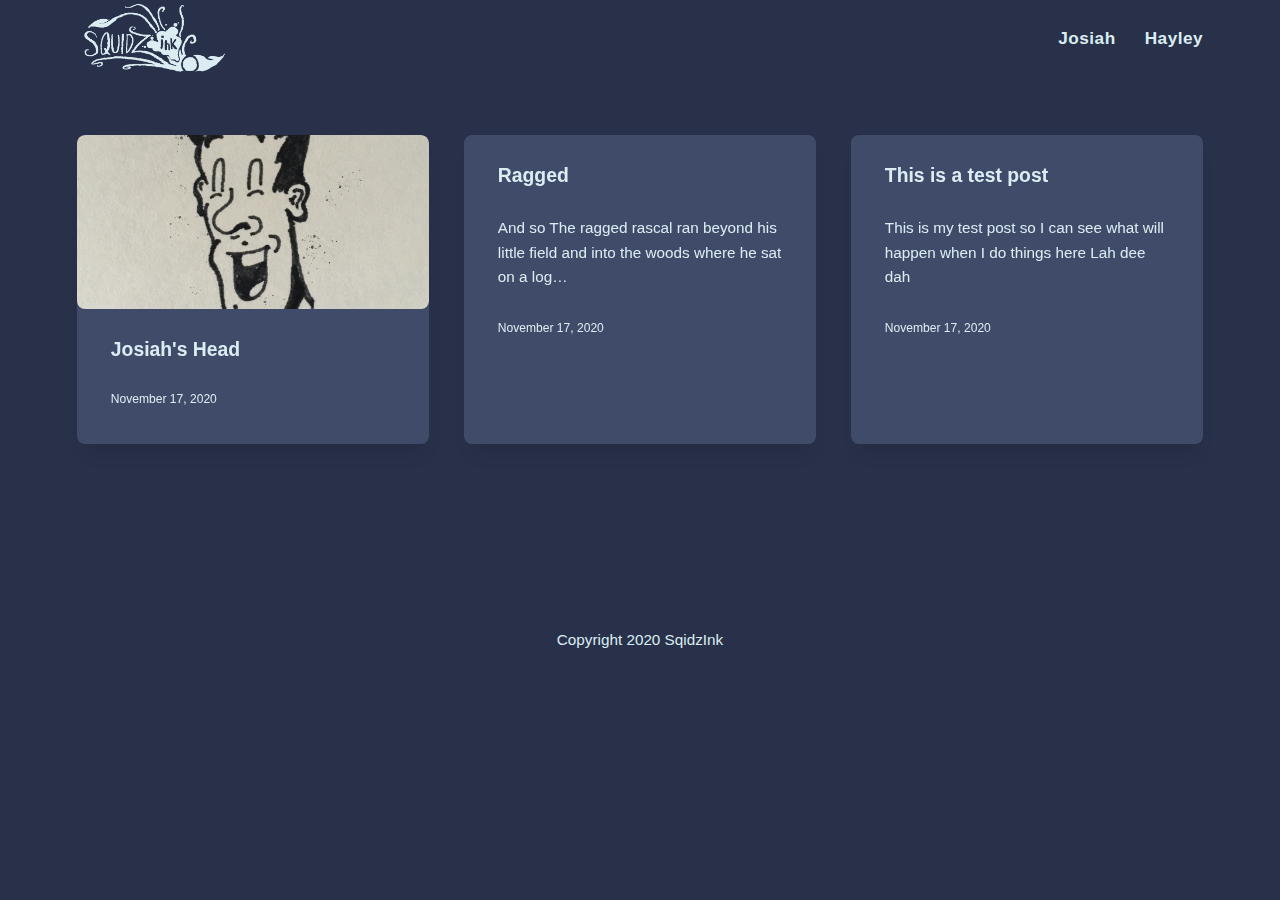
==== commit 38dad94d: "Updated from Publii" ====
--- a/index.html
+++ b/index.html
@@ -1,4 +1,4 @@
-<!DOCTYPE html><html lang="en-us"><head><meta charset="utf-8"><meta http-equiv="X-UA-Compatible" content="IE=edge"><meta name="viewport" content="width=device-width,initial-scale=1"><title>SquidzInk</title><meta name="generator" content="Publii Open-Source CMS for Static Site"><link rel="canonical" href="https://Squidz1nk.github.io/"><link rel="alternate" type="application/atom+xml" href="https://Squidz1nk.github.io/feed.xml"><link rel="alternate" type="application/json" href="https://Squidz1nk.github.io/feed.json"><meta property="og:title" content="SquidzInk"><meta property="og:image" content="https://Squidz1nk.github.io/media/website/Artboard-1.png"><meta property="og:site_name" content="SquidzInk"><meta property="og:description" content=""><meta property="og:url" content="https://Squidz1nk.github.io/"><meta property="og:type" content="website"><style>:root{--body-font:-apple-system,BlinkMacSystemFont,"Segoe UI",Roboto,Oxygen,Ubuntu,Cantarell,"Fira Sans","Droid Sans","Helvetica Neue",Arial,sans-serif,"Apple Color Emoji","Segoe UI Emoji","Segoe UI Symbol";--heading-font:var(--body-font);--logo-font:var(--body-font);--menu-font:var(--body-font)}</style><link rel="stylesheet" href="https://Squidz1nk.github.io/assets/css/style.css?v=13a606c8e7a25c21b162cbc52c8f5aff"><script type="application/ld+json">{"@context":"http://schema.org","@type":"Organization","name":"SquidzInk","logo":"https://Squidz1nk.github.io/media/website/Artboard-1.png","url":"https://Squidz1nk.github.io/"}</script></head><body><header class="header" id="js-header"><a href="https://Squidz1nk.github.io/" class="logo"><img src="https://Squidz1nk.github.io/media/website/Artboard-1.png" alt="SquidzInk"></a><nav class="navbar js-navbar"><button class="navbar__toggle js-toggle" aria-label="Menu"><span class="navbar__toggle-box"><span class="navbar__toggle-inner">Menu</span></span></button><ul class="navbar__menu"><li><a href="https://Squidz1nk.github.io/authors/josiah-mccracken/" target="_self">Josiah</a></li><li><a href="https://Squidz1nk.github.io/authors/hayley-cook/" target="_self">Hayley</a></li></ul></nav></header><main><div class="wrapper"><div class="l-grid l-grid--3"><article class="c-card"><a href="https://Squidz1nk.github.io/josiahs-head/" class="c-card__image"><img src="https://Squidz1nk.github.io/media/posts/3/IMG_0205-2.png" srcset="https://Squidz1nk.github.io/media/posts/3/responsive/IMG_0205-2-xs.png 300w, https://Squidz1nk.github.io/media/posts/3/responsive/IMG_0205-2-sm.png 480w, https://Squidz1nk.github.io/media/posts/3/responsive/IMG_0205-2-md.png 768w, https://Squidz1nk.github.io/media/posts/3/responsive/IMG_0205-2-lg.png 1200w" sizes="(min-width: 56.25em) 100vw, (min-width: 37.5em) 50vw, 100vw" loading="lazy" height="2466" width="2466" alt=""></a><div class="c-card__wrapper"><header class="c-card__header"><h2 class="c-card__title"><a href="https://Squidz1nk.github.io/josiahs-head/" class="invert">Josiah&#x27;s Head</a></h2></header><p class="c-card__text"></p><footer class="c-card__meta"><time datetime="2020-11-17T20:26">November 17, 2020</time></footer></div></article><article class="c-card"><div class="c-card__wrapper"><header class="c-card__header"><h2 class="c-card__title"><a href="https://Squidz1nk.github.io/ragged/" class="invert">Ragged</a></h2></header><p class="c-card__text">And so The ragged rascal ran beyond his little field and into the woods where he sat on a log&hellip;</p><footer class="c-card__meta"><time datetime="2020-11-17T19:55">November 17, 2020</time></footer></div></article><article class="c-card"><div class="c-card__wrapper"><header class="c-card__header"><h2 class="c-card__title"><a href="https://Squidz1nk.github.io/this-is-a-test-post/" class="invert">This is a test post</a></h2></header><p class="c-card__text">This is my test post so I can see what will happen when I do things here Lah dee dah</p><footer class="c-card__meta"><time datetime="2020-11-17T19:53">November 17, 2020</time></footer></div></article></div></div></main><footer class="footer"><div class="footer__copyright">Copyright 2020 SqidzInk</div></footer><script>window.publiiThemeMenuConfig = {    
+<!DOCTYPE html><html lang="en-us"><head><meta charset="utf-8"><meta http-equiv="X-UA-Compatible" content="IE=edge"><meta name="viewport" content="width=device-width,initial-scale=1"><title>SquidzInk</title><meta name="generator" content="Publii Open-Source CMS for Static Site"><link rel="canonical" href="https://Squidz1nk.github.io/"><link rel="alternate" type="application/atom+xml" href="https://Squidz1nk.github.io/feed.xml"><link rel="alternate" type="application/json" href="https://Squidz1nk.github.io/feed.json"><meta property="og:title" content="SquidzInk"><meta property="og:image" content="https://Squidz1nk.github.io/media/website/Artboard-1.png"><meta property="og:site_name" content="SquidzInk"><meta property="og:description" content=""><meta property="og:url" content="https://Squidz1nk.github.io/"><meta property="og:type" content="website"><style>:root{--body-font:-apple-system,BlinkMacSystemFont,"Segoe UI",Roboto,Oxygen,Ubuntu,Cantarell,"Fira Sans","Droid Sans","Helvetica Neue",Arial,sans-serif,"Apple Color Emoji","Segoe UI Emoji","Segoe UI Symbol";--heading-font:var(--body-font);--logo-font:var(--body-font);--menu-font:var(--body-font)}</style><link rel="stylesheet" href="https://Squidz1nk.github.io/assets/css/style.css?v=40d6869d9f8c06637e4f6ee287fe8149"><script type="application/ld+json">{"@context":"http://schema.org","@type":"Organization","name":"SquidzInk","logo":"https://Squidz1nk.github.io/media/website/Artboard-1.png","url":"https://Squidz1nk.github.io/"}</script></head><body><header class="header" id="js-header"><a href="https://Squidz1nk.github.io/" class="logo"><img src="https://Squidz1nk.github.io/media/website/Artboard-1.png" alt="SquidzInk"></a><nav class="navbar js-navbar"><button class="navbar__toggle js-toggle" aria-label="Menu"><span class="navbar__toggle-box"><span class="navbar__toggle-inner">Menu</span></span></button><ul class="navbar__menu"><li><a href="https://Squidz1nk.github.io/authors/josiah-mccracken/" target="_self">Josiah</a></li><li><a href="https://Squidz1nk.github.io/authors/hayley-cook/" target="_self">Hayley</a></li></ul></nav></header><main><div class="wrapper"><div class="l-grid l-grid--3"><article class="c-card"><a href="https://Squidz1nk.github.io/josiahs-head/" class="c-card__image"><img src="https://Squidz1nk.github.io/media/posts/3/IMG_0205-2.png" srcset="https://Squidz1nk.github.io/media/posts/3/responsive/IMG_0205-2-xs.png 300w, https://Squidz1nk.github.io/media/posts/3/responsive/IMG_0205-2-sm.png 480w, https://Squidz1nk.github.io/media/posts/3/responsive/IMG_0205-2-md.png 768w, https://Squidz1nk.github.io/media/posts/3/responsive/IMG_0205-2-lg.png 1200w" sizes="(min-width: 56.25em) 100vw, (min-width: 37.5em) 50vw, 100vw" loading="lazy" height="2466" width="2466" alt=""></a><div class="c-card__wrapper"><header class="c-card__header"><h2 class="c-card__title"><a href="https://Squidz1nk.github.io/josiahs-head/" class="invert">Josiah&#x27;s Head</a></h2></header><p class="c-card__text"></p><footer class="c-card__meta"><time datetime="2020-11-17T20:26">November 17, 2020</time></footer></div></article><article class="c-card"><div class="c-card__wrapper"><header class="c-card__header"><h2 class="c-card__title"><a href="https://Squidz1nk.github.io/ragged/" class="invert">Ragged</a></h2></header><p class="c-card__text">And so The ragged rascal ran beyond his little field and into the woods where he sat on a log&hellip;</p><footer class="c-card__meta"><time datetime="2020-11-17T19:55">November 17, 2020</time></footer></div></article><article class="c-card"><div class="c-card__wrapper"><header class="c-card__header"><h2 class="c-card__title"><a href="https://Squidz1nk.github.io/this-is-a-test-post/" class="invert">This is a test post</a></h2></header><p class="c-card__text">This is my test post so I can see what will happen when I do things here Lah dee dah</p><footer class="c-card__meta"><time datetime="2020-11-17T19:53">November 17, 2020</time></footer></div></article></div></div></main><footer class="footer"><div class="footer__copyright">Copyright 2020 SqidzInk</div></footer><script>window.publiiThemeMenuConfig = {    
       mobileMenuMode: 'overlay',
       animationSpeed: 300,
       submenuWidth: 'auto',
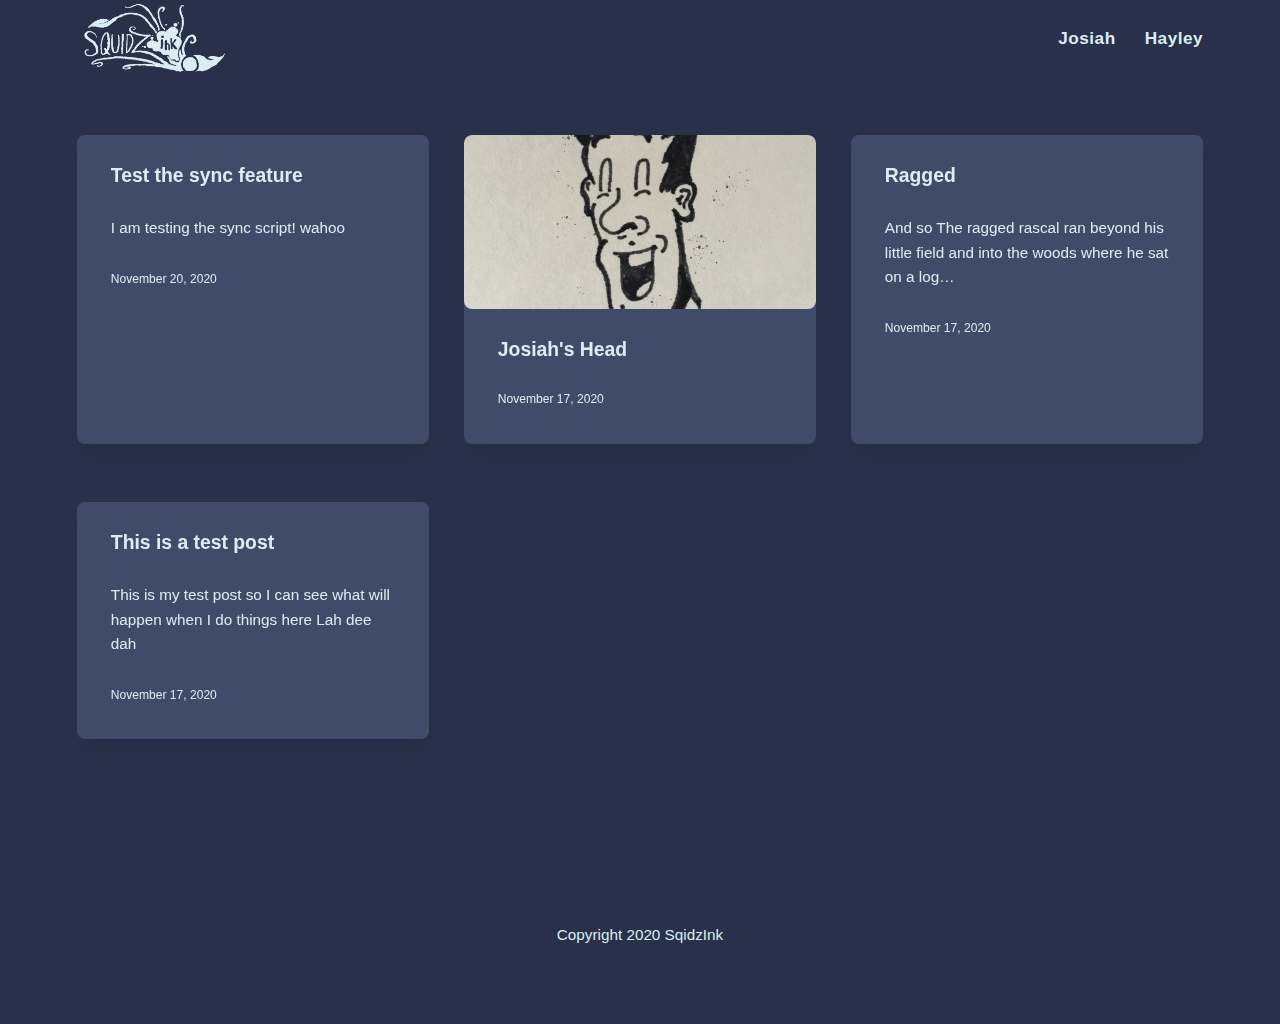
==== commit d3397794: "automated sync" ====
--- a/index.html
+++ b/index.html
@@ -1,4 +1,4 @@
-<!DOCTYPE html><html lang="en-us"><head><meta charset="utf-8"><meta http-equiv="X-UA-Compatible" content="IE=edge"><meta name="viewport" content="width=device-width,initial-scale=1"><title>SquidzInk</title><meta name="generator" content="Publii Open-Source CMS for Static Site"><link rel="canonical" href="https://Squidz1nk.github.io/"><link rel="alternate" type="application/atom+xml" href="https://Squidz1nk.github.io/feed.xml"><link rel="alternate" type="application/json" href="https://Squidz1nk.github.io/feed.json"><meta property="og:title" content="SquidzInk"><meta property="og:image" content="https://Squidz1nk.github.io/media/website/Artboard-1.png"><meta property="og:site_name" content="SquidzInk"><meta property="og:description" content=""><meta property="og:url" content="https://Squidz1nk.github.io/"><meta property="og:type" content="website"><style>:root{--body-font:-apple-system,BlinkMacSystemFont,"Segoe UI",Roboto,Oxygen,Ubuntu,Cantarell,"Fira Sans","Droid Sans","Helvetica Neue",Arial,sans-serif,"Apple Color Emoji","Segoe UI Emoji","Segoe UI Symbol";--heading-font:var(--body-font);--logo-font:var(--body-font);--menu-font:var(--body-font)}</style><link rel="stylesheet" href="https://Squidz1nk.github.io/assets/css/style.css?v=40d6869d9f8c06637e4f6ee287fe8149"><script type="application/ld+json">{"@context":"http://schema.org","@type":"Organization","name":"SquidzInk","logo":"https://Squidz1nk.github.io/media/website/Artboard-1.png","url":"https://Squidz1nk.github.io/"}</script></head><body><header class="header" id="js-header"><a href="https://Squidz1nk.github.io/" class="logo"><img src="https://Squidz1nk.github.io/media/website/Artboard-1.png" alt="SquidzInk"></a><nav class="navbar js-navbar"><button class="navbar__toggle js-toggle" aria-label="Menu"><span class="navbar__toggle-box"><span class="navbar__toggle-inner">Menu</span></span></button><ul class="navbar__menu"><li><a href="https://Squidz1nk.github.io/authors/josiah-mccracken/" target="_self">Josiah</a></li><li><a href="https://Squidz1nk.github.io/authors/hayley-cook/" target="_self">Hayley</a></li></ul></nav></header><main><div class="wrapper"><div class="l-grid l-grid--3"><article class="c-card"><a href="https://Squidz1nk.github.io/josiahs-head/" class="c-card__image"><img src="https://Squidz1nk.github.io/media/posts/3/IMG_0205-2.png" srcset="https://Squidz1nk.github.io/media/posts/3/responsive/IMG_0205-2-xs.png 300w, https://Squidz1nk.github.io/media/posts/3/responsive/IMG_0205-2-sm.png 480w, https://Squidz1nk.github.io/media/posts/3/responsive/IMG_0205-2-md.png 768w, https://Squidz1nk.github.io/media/posts/3/responsive/IMG_0205-2-lg.png 1200w" sizes="(min-width: 56.25em) 100vw, (min-width: 37.5em) 50vw, 100vw" loading="lazy" height="2466" width="2466" alt=""></a><div class="c-card__wrapper"><header class="c-card__header"><h2 class="c-card__title"><a href="https://Squidz1nk.github.io/josiahs-head/" class="invert">Josiah&#x27;s Head</a></h2></header><p class="c-card__text"></p><footer class="c-card__meta"><time datetime="2020-11-17T20:26">November 17, 2020</time></footer></div></article><article class="c-card"><div class="c-card__wrapper"><header class="c-card__header"><h2 class="c-card__title"><a href="https://Squidz1nk.github.io/ragged/" class="invert">Ragged</a></h2></header><p class="c-card__text">And so The ragged rascal ran beyond his little field and into the woods where he sat on a log&hellip;</p><footer class="c-card__meta"><time datetime="2020-11-17T19:55">November 17, 2020</time></footer></div></article><article class="c-card"><div class="c-card__wrapper"><header class="c-card__header"><h2 class="c-card__title"><a href="https://Squidz1nk.github.io/this-is-a-test-post/" class="invert">This is a test post</a></h2></header><p class="c-card__text">This is my test post so I can see what will happen when I do things here Lah dee dah</p><footer class="c-card__meta"><time datetime="2020-11-17T19:53">November 17, 2020</time></footer></div></article></div></div></main><footer class="footer"><div class="footer__copyright">Copyright 2020 SqidzInk</div></footer><script>window.publiiThemeMenuConfig = {    
+<!DOCTYPE html><html lang="en-us"><head><meta charset="utf-8"><meta http-equiv="X-UA-Compatible" content="IE=edge"><meta name="viewport" content="width=device-width,initial-scale=1"><title>SquidzInk</title><meta name="generator" content="Publii Open-Source CMS for Static Site"><link rel="canonical" href="https://Squidz1nk.github.io/"><link rel="alternate" type="application/atom+xml" href="https://Squidz1nk.github.io/feed.xml"><link rel="alternate" type="application/json" href="https://Squidz1nk.github.io/feed.json"><meta property="og:title" content="SquidzInk"><meta property="og:image" content="https://Squidz1nk.github.io/media/website/Artboard-1.png"><meta property="og:site_name" content="SquidzInk"><meta property="og:description" content=""><meta property="og:url" content="https://Squidz1nk.github.io/"><meta property="og:type" content="website"><style>:root{--body-font:-apple-system,BlinkMacSystemFont,"Segoe UI",Roboto,Oxygen,Ubuntu,Cantarell,"Fira Sans","Droid Sans","Helvetica Neue",Arial,sans-serif,"Apple Color Emoji","Segoe UI Emoji","Segoe UI Symbol";--heading-font:var(--body-font);--logo-font:var(--body-font);--menu-font:var(--body-font)}</style><link rel="stylesheet" href="https://Squidz1nk.github.io/assets/css/style.css?v=40d6869d9f8c06637e4f6ee287fe8149"><script type="application/ld+json">{"@context":"http://schema.org","@type":"Organization","name":"SquidzInk","logo":"https://Squidz1nk.github.io/media/website/Artboard-1.png","url":"https://Squidz1nk.github.io/"}</script></head><body><header class="header" id="js-header"><a href="https://Squidz1nk.github.io/" class="logo"><img src="https://Squidz1nk.github.io/media/website/Artboard-1.png" alt="SquidzInk"></a><nav class="navbar js-navbar"><button class="navbar__toggle js-toggle" aria-label="Menu"><span class="navbar__toggle-box"><span class="navbar__toggle-inner">Menu</span></span></button><ul class="navbar__menu"><li><a href="https://Squidz1nk.github.io/authors/josiah-mccracken/" target="_self">Josiah</a></li><li><a href="https://Squidz1nk.github.io/authors/hayley-cook/" target="_self">Hayley</a></li></ul></nav></header><main><div class="wrapper"><div class="l-grid l-grid--3"><article class="c-card"><div class="c-card__wrapper"><header class="c-card__header"><h2 class="c-card__title"><a href="https://Squidz1nk.github.io/test-the-sync-feature/" class="invert">Test the sync feature</a></h2></header><p class="c-card__text">I am testing the sync script! wahoo</p><footer class="c-card__meta"><time datetime="2020-11-20T10:33">November 20, 2020</time></footer></div></article><article class="c-card"><a href="https://Squidz1nk.github.io/josiahs-head/" class="c-card__image"><img src="https://Squidz1nk.github.io/media/posts/3/IMG_0205-2.png" srcset="https://Squidz1nk.github.io/media/posts/3/responsive/IMG_0205-2-xs.png 300w, https://Squidz1nk.github.io/media/posts/3/responsive/IMG_0205-2-sm.png 480w, https://Squidz1nk.github.io/media/posts/3/responsive/IMG_0205-2-md.png 768w, https://Squidz1nk.github.io/media/posts/3/responsive/IMG_0205-2-lg.png 1200w" sizes="(min-width: 56.25em) 100vw, (min-width: 37.5em) 50vw, 100vw" loading="lazy" height="2466" width="2466" alt=""></a><div class="c-card__wrapper"><header class="c-card__header"><h2 class="c-card__title"><a href="https://Squidz1nk.github.io/josiahs-head/" class="invert">Josiah&#x27;s Head</a></h2></header><p class="c-card__text"></p><footer class="c-card__meta"><time datetime="2020-11-17T20:26">November 17, 2020</time></footer></div></article><article class="c-card"><div class="c-card__wrapper"><header class="c-card__header"><h2 class="c-card__title"><a href="https://Squidz1nk.github.io/ragged/" class="invert">Ragged</a></h2></header><p class="c-card__text">And so The ragged rascal ran beyond his little field and into the woods where he sat on a log&hellip;</p><footer class="c-card__meta"><time datetime="2020-11-17T19:55">November 17, 2020</time></footer></div></article><article class="c-card"><div class="c-card__wrapper"><header class="c-card__header"><h2 class="c-card__title"><a href="https://Squidz1nk.github.io/this-is-a-test-post/" class="invert">This is a test post</a></h2></header><p class="c-card__text">This is my test post so I can see what will happen when I do things here Lah dee dah</p><footer class="c-card__meta"><time datetime="2020-11-17T19:53">November 17, 2020</time></footer></div></article></div></div></main><footer class="footer"><div class="footer__copyright">Copyright 2020 SqidzInk</div></footer><script>window.publiiThemeMenuConfig = {    
       mobileMenuMode: 'overlay',
       animationSpeed: 300,
       submenuWidth: 'auto',
